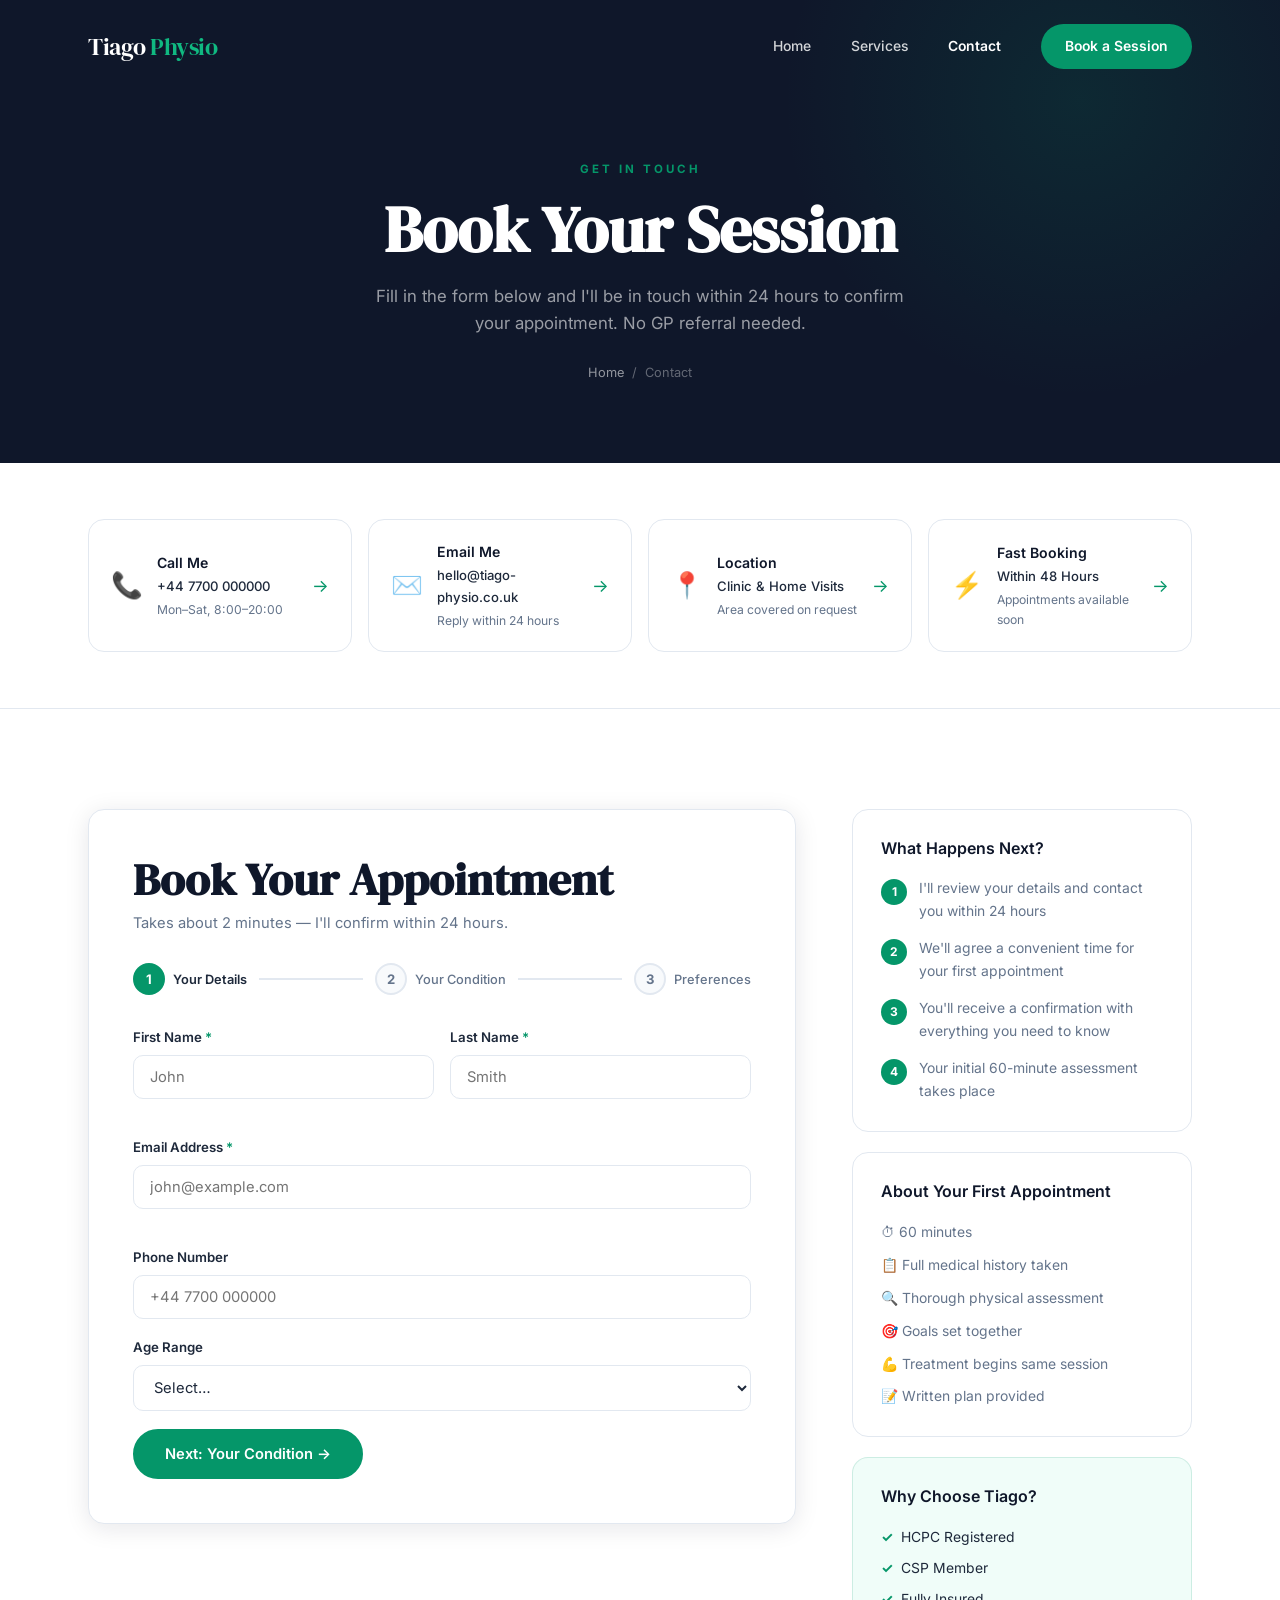
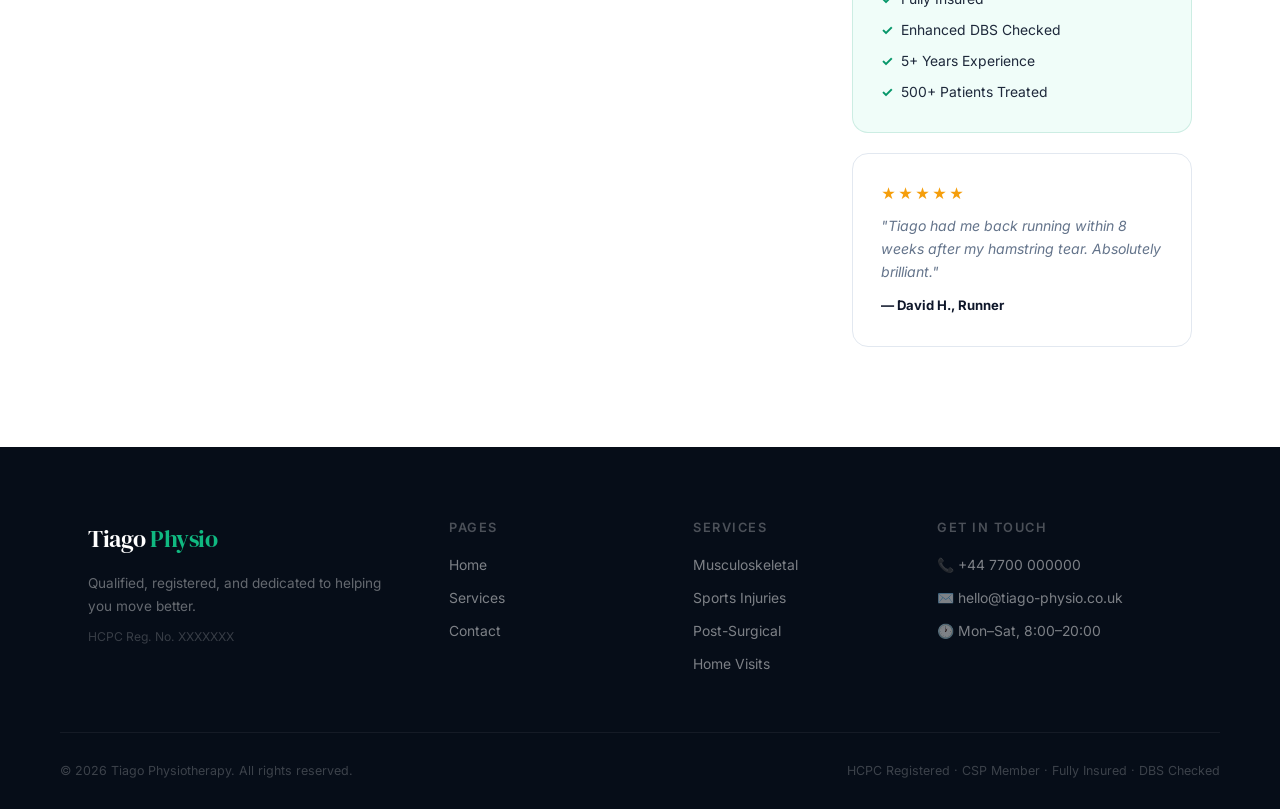
==== contact.html @ 750aeb1d "Initial commit — Tiago Physio redesign" ====
<!DOCTYPE html>
<html lang="en-GB">
<head>
  <meta charset="UTF-8" />
  <meta name="viewport" content="width=device-width, initial-scale=1.0" />
  <title>Tiago | Contact &amp; Booking</title>
  <meta name="description" content="Book a physiotherapy appointment or get in touch. Flexible clinic and home visit appointments available." />
  <link rel="stylesheet" href="shared.css" />
  <link rel="preconnect" href="https://fonts.googleapis.com" />
  <link href="https://fonts.googleapis.com/css2?family=Inter:wght@300;400;500;600;700&family=DM+Serif+Display&display=swap" rel="stylesheet" />
</head>
<body>

  <header class="nav-header" id="navbar">
    <div class="container nav-inner">
      <a href="index.html" class="logo">Tiago <span>Physio</span></a>
      <nav class="nav-links" id="navLinks">
        <a href="index.html">Home</a>
        <a href="services.html">Services</a>
        <a href="contact.html" class="active">Contact</a>
        <a href="contact.html" class="nav-cta">Book a Session</a>
      </nav>
      <button class="hamburger" id="hamburger" aria-label="Toggle menu">
        <span></span><span></span><span></span>
      </button>
    </div>
  </header>

  <section class="page-hero contact-hero">
    <div class="container">
      <p class="section-tag animate-in">Get in Touch</p>
      <h1 class="animate-in delay-1">Book Your Session</h1>
      <p class="page-hero-sub animate-in delay-2">Fill in the form below and I'll be in touch within 24 hours to confirm your appointment. No GP referral needed.</p>
      <div class="page-breadcrumb animate-in delay-3">
        <a href="index.html">Home</a> <span>/</span> <span>Contact</span>
      </div>
    </div>
  </section>

  <section class="quick-contact">
    <div class="container qc-grid">
      <a href="tel:+447700000000" class="qc-card reveal">
        <div class="qc-icon">📞</div>
        <div class="qc-text">
          <strong>Call Me</strong>
          <span>+44 7700 000000</span>
          <p>Mon–Sat, 8:00–20:00</p>
        </div>
        <span class="qc-arrow">→</span>
      </a>
      <a href="mailto:hello@tiago-physio.co.uk" class="qc-card reveal">
        <div class="qc-icon">✉️</div>
        <div class="qc-text">
          <strong>Email Me</strong>
          <span>hello@tiago-physio.co.uk</span>
          <p>Reply within 24 hours</p>
        </div>
        <span class="qc-arrow">→</span>
      </a>
      <div class="qc-card reveal">
        <div class="qc-icon">📍</div>
        <div class="qc-text">
          <strong>Location</strong>
          <span>Clinic &amp; Home Visits</span>
          <p>Area covered on request</p>
        </div>
        <span class="qc-arrow">→</span>
      </div>
      <div class="qc-card reveal">
        <div class="qc-icon">⚡</div>
        <div class="qc-text">
          <strong>Fast Booking</strong>
          <span>Within 48 Hours</span>
          <p>Appointments available soon</p>
        </div>
        <span class="qc-arrow">→</span>
      </div>
    </div>
  </section>

  <section class="section contact-main">
    <div class="container contact-grid">

      <div class="form-wrap reveal">
        <div class="form-header">
          <h2>Book Your Appointment</h2>
          <p>Takes about 2 minutes — I'll confirm within 24 hours.</p>
        </div>

        <div class="form-progress">
          <div class="fp-step active" data-step="1">
            <div class="fp-circle">1</div>
            <span>Your Details</span>
          </div>
          <div class="fp-line"></div>
          <div class="fp-step" data-step="2">
            <div class="fp-circle">2</div>
            <span>Your Condition</span>
          </div>
          <div class="fp-line"></div>
          <div class="fp-step" data-step="3">
            <div class="fp-circle">3</div>
            <span>Preferences</span>
          </div>
        </div>

        <form id="bookingForm" novalidate>

          <div class="form-step active" id="step1">
            <div class="form-row">
              <div class="form-group">
                <label for="firstName">First Name <span class="req">*</span></label>
                <input type="text" id="firstName" name="firstName" placeholder="John" autocomplete="given-name" required />
                <span class="field-error" id="err-firstName"></span>
              </div>
              <div class="form-group">
                <label for="lastName">Last Name <span class="req">*</span></label>
                <input type="text" id="lastName" name="lastName" placeholder="Smith" autocomplete="family-name" required />
                <span class="field-error" id="err-lastName"></span>
              </div>
            </div>
            <div class="form-group">
              <label for="email">Email Address <span class="req">*</span></label>
              <input type="email" id="email" name="email" placeholder="john@example.com" autocomplete="email" required />
              <span class="field-error" id="err-email"></span>
            </div>
            <div class="form-group">
              <label for="phone">Phone Number</label>
              <input type="tel" id="phone" name="phone" placeholder="+44 7700 000000" autocomplete="tel" />
            </div>
            <div class="form-group">
              <label for="age">Age Range</label>
              <select id="age" name="age">
                <option value="">Select…</option>
                <option>Under 18</option>
                <option>18–30</option>
                <option>31–45</option>
                <option>46–60</option>
                <option>61–75</option>
                <option>76+</option>
              </select>
            </div>
            <div class="step-btns">
              <button type="button" class="btn btn-primary" id="toStep2">Next: Your Condition →</button>
            </div>
          </div>

          <div class="form-step" id="step2">
            <div class="form-group">
              <label for="service">Service Interested In <span class="req">*</span></label>
              <select id="service" name="service" required>
                <option value="">Select a service…</option>
                <option>Musculoskeletal Physiotherapy</option>
                <option>Sports Injury Rehabilitation</option>
                <option>Post-Surgical Rehabilitation</option>
                <option>Manual Therapy</option>
                <option>Movement Assessment</option>
                <option>Home Visit Physiotherapy</option>
                <option>Not sure — need advice</option>
              </select>
              <span class="field-error" id="err-service"></span>
            </div>
            <div class="form-group">
              <label>Area of the Body</label>
              <div class="body-pills" id="bodyPills">
                <button type="button" class="bpill" data-area="Neck / Upper back">Neck / Upper back</button>
                <button type="button" class="bpill" data-area="Shoulder">Shoulder</button>
                <button type="button" class="bpill" data-area="Elbow / Wrist">Elbow / Wrist</button>
                <button type="button" class="bpill" data-area="Lower back">Lower back</button>
                <button type="button" class="bpill" data-area="Hip">Hip</button>
                <button type="button" class="bpill" data-area="Knee">Knee</button>
                <button type="button" class="bpill" data-area="Ankle / Foot">Ankle / Foot</button>
                <button type="button" class="bpill" data-area="Multiple areas">Multiple areas</button>
                <button type="button" class="bpill" data-area="Not sure">Not sure</button>
              </div>
              <input type="hidden" id="bodyArea" name="bodyArea" />
            </div>
            <div class="form-group">
              <label for="duration">How long have you had this issue?</label>
              <select id="duration" name="duration">
                <option value="">Select…</option>
                <option>Less than 1 week</option>
                <option>1–4 weeks</option>
                <option>1–3 months</option>
                <option>3–6 months</option>
                <option>More than 6 months</option>
              </select>
            </div>
            <div class="form-group">
              <label for="painScale">Current pain level (0 = none, 10 = severe)</label>
              <div class="pain-slider-wrap">
                <input type="range" id="painScale" name="painScale" min="0" max="10" value="5" class="pain-slider" />
                <div class="pain-labels">
                  <span>0</span>
                  <span class="pain-val" id="painVal">5</span>
                  <span>10</span>
                </div>
                <div class="pain-desc" id="painDesc">Moderate pain</div>
              </div>
            </div>
            <div class="form-group">
              <label for="message">Describe your issue <span class="req">*</span></label>
              <textarea id="message" name="message" rows="4" placeholder="Tell me what's been happening, when it started, what makes it better or worse…" required></textarea>
              <span class="field-error" id="err-message"></span>
            </div>
            <div class="step-btns two">
              <button type="button" class="btn btn-ghost" id="backStep1">← Back</button>
              <button type="button" class="btn btn-primary" id="toStep3">Next: Preferences →</button>
            </div>
          </div>

          <div class="form-step" id="step3">
            <div class="form-group">
              <label>Appointment Type</label>
              <div class="choice-cards" id="apptType">
                <label class="choice-card">
                  <input type="radio" name="apptType" value="clinic" checked />
                  <div class="cc-inner">
                    <span class="cc-icon">🏥</span>
                    <strong>Clinic Visit</strong>
                    <p>Come to the clinic</p>
                  </div>
                </label>
                <label class="choice-card">
                  <input type="radio" name="apptType" value="home" />
                  <div class="cc-inner">
                    <span class="cc-icon">🏠</span>
                    <strong>Home Visit</strong>
                    <p>I come to you</p>
                  </div>
                </label>
              </div>
            </div>
            <div class="form-group">
              <label>Preferred Day(s)</label>
              <div class="day-pills" id="dayPills">
                <button type="button" class="dpill" data-day="Mon">Mon</button>
                <button type="button" class="dpill" data-day="Tue">Tue</button>
                <button type="button" class="dpill" data-day="Wed">Wed</button>
                <button type="button" class="dpill" data-day="Thu">Thu</button>
                <button type="button" class="dpill" data-day="Fri">Fri</button>
                <button type="button" class="dpill" data-day="Sat">Sat</button>
              </div>
            </div>
            <div class="form-group">
              <label>Preferred Time</label>
              <div class="choice-cards small" id="timePrefs">
                <label class="choice-card">
                  <input type="radio" name="timePrefs" value="morning" />
                  <div class="cc-inner">
                    <span class="cc-icon">🌅</span>
                    <strong>Morning</strong>
                    <p>8:00–12:00</p>
                  </div>
                </label>
                <label class="choice-card">
                  <input type="radio" name="timePrefs" value="afternoon" />
                  <div class="cc-inner">
                    <span class="cc-icon">☀️</span>
                    <strong>Afternoon</strong>
                    <p>12:00–17:00</p>
                  </div>
                </label>
                <label class="choice-card">
                  <input type="radio" name="timePrefs" value="evening" />
                  <div class="cc-inner">
                    <span class="cc-icon">🌙</span>
                    <strong>Evening</strong>
                    <p>17:00–20:00</p>
                  </div>
                </label>
              </div>
            </div>
            <div class="form-group">
              <label for="howHeard">How did you hear about me?</label>
              <select id="howHeard" name="howHeard">
                <option value="">Select…</option>
                <option>Google search</option>
                <option>Friend / family referral</option>
                <option>GP referral</option>
                <option>Social media</option>
                <option>Other</option>
              </select>
            </div>
            <div class="form-group">
              <label class="checkbox-label">
                <input type="checkbox" id="consent" name="consent" required />
                <span>I consent to my details being used to process this booking enquiry. <span class="req">*</span></span>
              </label>
              <span class="field-error" id="err-consent"></span>
            </div>
            <div class="step-btns two">
              <button type="button" class="btn btn-ghost" id="backStep2">← Back</button>
              <button type="submit" class="btn btn-primary" id="submitBtn">
                <span class="submit-text">Send Booking Request</span>
                <span class="submit-spinner" style="display:none;">Sending…</span>
              </button>
            </div>
          </div>

        </form>

        <div class="form-success" id="formSuccess" style="display:none;">
          <div class="success-icon">✅</div>
          <h3>Booking Request Sent!</h3>
          <p>Thank you — I'll be in touch within 24 hours to confirm your appointment.</p>
          <div class="success-details" id="successDetails"></div>
          <a href="index.html" class="btn btn-primary" style="margin-top:24px;">← Back to Home</a>
        </div>
      </div>

      <aside class="contact-sidebar">
        <div class="sidebar-block reveal">
          <h3>What Happens Next?</h3>
          <div class="next-steps">
            <div class="ns-item">
              <div class="ns-num">1</div>
              <p>I'll review your details and contact you within 24 hours</p>
            </div>
            <div class="ns-item">
              <div class="ns-num">2</div>
              <p>We'll agree a convenient time for your first appointment</p>
            </div>
            <div class="ns-item">
              <div class="ns-num">3</div>
              <p>You'll receive a confirmation with everything you need to know</p>
            </div>
            <div class="ns-item">
              <div class="ns-num">4</div>
              <p>Your initial 60-minute assessment takes place</p>
            </div>
          </div>
        </div>
        <div class="sidebar-block reveal">
          <h3>About Your First Appointment</h3>
          <ul class="sidebar-list">
            <li>⏱ 60 minutes</li>
            <li>📋 Full medical history taken</li>
            <li>🔍 Thorough physical assessment</li>
            <li>🎯 Goals set together</li>
            <li>💪 Treatment begins same session</li>
            <li>📝 Written plan provided</li>
          </ul>
        </div>
        <div class="sidebar-block trust-block reveal">
          <h3>Why Choose Tiago?</h3>
          <div class="trust-items">
            <div class="titem"><span>✓</span> HCPC Registered</div>
            <div class="titem"><span>✓</span> CSP Member</div>
            <div class="titem"><span>✓</span> Fully Insured</div>
            <div class="titem"><span>✓</span> Enhanced DBS Checked</div>
            <div class="titem"><span>✓</span> 5+ Years Experience</div>
            <div class="titem"><span>✓</span> 500+ Patients Treated</div>
          </div>
        </div>
        <div class="sidebar-block review-block reveal">
          <div class="mini-review">
            <div class="stars-sm">★★★★★</div>
            <p>"Tiago had me back running within 8 weeks after my hamstring tear. Absolutely brilliant."</p>
            <strong>— David H., Runner</strong>
          </div>
        </div>
      </aside>
    </div>
  </section>

  <footer class="footer">
    <div class="container footer-inner">
      <div class="footer-brand">
        <a href="index.html" class="logo">Tiago <span>Physio</span></a>
        <p>Qualified, registered, and dedicated to helping you move better.</p>
        <p class="footer-reg">HCPC Reg. No. XXXXXXX</p>
      </div>
      <div class="footer-nav">
        <h4>Pages</h4>
        <a href="index.html">Home</a>
        <a href="services.html">Services</a>
        <a href="contact.html">Contact</a>
      </div>
      <div class="footer-nav">
        <h4>Services</h4>
        <a href="services.html">Musculoskeletal</a>
        <a href="services.html">Sports Injuries</a>
        <a href="services.html">Post-Surgical</a>
        <a href="services.html">Home Visits</a>
      </div>
      <div class="footer-contact">
        <h4>Get in Touch</h4>
        <a href="tel:+447700000000">📞 +44 7700 000000</a>
        <a href="mailto:hello@tiago-physio.co.uk">✉️ hello@tiago-physio.co.uk</a>
        <p>🕐 Mon–Sat, 8:00–20:00</p>
      </div>
    </div>
    <div class="container footer-bottom">
      <p>&copy; <span id="year"></span> Tiago Physiotherapy. All rights reserved.</p>
      <p>HCPC Registered · CSP Member · Fully Insured · DBS Checked</p>
    </div>
  </footer>

  <script src="shared.js"></script>
</body>
</html>
---- shared.css ----
/* ============================================================
   SHARED.CSS — complete design system for all pages
   ============================================================ */

*, *::before, *::after { box-sizing: border-box; margin: 0; padding: 0; }

:root {
  --slate:      #0f172a;
  --slate-mid:  #1e293b;
  --green:      #059669;
  --green-lt:   #10b981;
  --green-dk:   #047857;
  --green-bg:   #ecfdf5;
  --green-pale: #f0fdf9;
  --light:      #f8fafc;
  --white:      #ffffff;
  --text:       #1e293b;
  --muted:      #64748b;
  --border:     #e2e8f0;
  --shadow-sm:  0 1px 8px rgba(15,23,42,0.07);
  --shadow:     0 4px 24px rgba(15,23,42,0.10);
  --shadow-lg:  0 16px 56px rgba(15,23,42,0.14);
  --radius:     16px;
  --radius-sm:  10px;
  --trans:      0.22s ease;
}

html { scroll-behavior: smooth; }

body {
  font-family: 'Inter', sans-serif;
  color: var(--text);
  line-height: 1.65;
  font-size: 16px;
  background: var(--white);
  overflow-x: hidden;
}

h1, h2 { font-family: 'DM Serif Display', serif; line-height: 1.15; }
h3, h4 { font-weight: 600; line-height: 1.35; }
h1 { font-size: clamp(2.6rem, 5.5vw, 4rem); }
h2 { font-size: clamp(1.9rem, 3.5vw, 2.8rem); }
h3 { font-size: 1.1rem; }
h4 { font-size: 0.8rem; text-transform: uppercase; letter-spacing: 1.5px; color: var(--muted); }
p  { color: var(--muted); }
a  { text-decoration: none; color: inherit; }
img { max-width: 100%; display: block; }
ul { list-style: none; }

.container { max-width: 1160px; margin: 0 auto; padding: 0 28px; }
.section   { padding: 100px 0; }
.bg-light  { background: var(--light); }
.bg-green  { background: var(--green-pale); }

/* ===== BUTTONS ===== */
.btn {
  display: inline-flex;
  align-items: center;
  gap: 8px;
  padding: 14px 30px;
  border-radius: 50px;
  font-weight: 600;
  font-size: 0.92rem;
  font-family: inherit;
  cursor: pointer;
  transition: all var(--trans);
  border: 2px solid transparent;
  white-space: nowrap;
}
.btn-lg  { padding: 17px 40px; font-size: 1rem; }
.btn-sm  { padding: 10px 22px; font-size: 0.85rem; border-radius: 50px; }
.btn-full { width: 100%; justify-content: center; }

.btn-primary {
  background: var(--green);
  color: var(--white);
  border-color: var(--green);
}
.btn-primary:hover {
  background: var(--green-dk);
  border-color: var(--green-dk);
  transform: translateY(-2px);
  box-shadow: 0 10px 28px rgba(5,150,105,0.35);
}
.btn-outline {
  background: transparent;
  color: var(--white);
  border-color: rgba(255,255,255,0.55);
}
.btn-outline:hover {
  background: rgba(255,255,255,0.12);
  border-color: var(--white);
}
.btn-outline-dark {
  background: transparent;
  color: var(--green);
  border-color: var(--green);
}
.btn-outline-dark:hover {
  background: var(--green);
  color: var(--white);
  transform: translateY(-2px);
}
.btn-ghost {
  background: transparent;
  color: var(--muted);
  border-color: var(--border);
}
.btn-ghost:hover {
  border-color: var(--green);
  color: var(--green);
}

/* ===== SECTION HEADERS ===== */
.section-header { text-align: center; margin-bottom: 64px; }
.section-tag {
  font-size: 0.72rem;
  font-weight: 700;
  letter-spacing: 3px;
  text-transform: uppercase;
  color: var(--green);
  display: block;
  margin-bottom: 14px;
}
.section-sub { max-width: 560px; margin: 16px auto 0; font-size: 1.05rem; }

/* ===== NAVBAR ===== */
.nav-header {
  position: fixed;
  top: 0; left: 0; right: 0;
  z-index: 1000;
  padding: 24px 0;
  transition: all var(--trans);
}
.nav-header.scrolled {
  background: rgba(255,255,255,0.97);
  backdrop-filter: blur(16px);
  -webkit-backdrop-filter: blur(16px);
  padding: 16px 0;
  box-shadow: 0 1px 0 var(--border), var(--shadow-sm);
}
.nav-inner { display: flex; align-items: center; justify-content: space-between; }

.logo {
  font-family: 'DM Serif Display', serif;
  font-size: 1.5rem;
  font-weight: 400;
  color: var(--white);
  transition: color var(--trans);
  letter-spacing: -0.5px;
}
.logo span { color: var(--green-lt); }
.nav-header.scrolled .logo { color: var(--slate); }

.nav-links { display: flex; align-items: center; gap: 40px; }
.nav-links a {
  font-size: 0.87rem;
  font-weight: 500;
  color: rgba(255,255,255,0.82);
  transition: color var(--trans);
}
.nav-links a:hover { color: var(--white); }
.nav-links a.active { color: var(--white); font-weight: 600; }
.nav-header.scrolled .nav-links a { color: var(--muted); }
.nav-header.scrolled .nav-links a:hover { color: var(--green); }
.nav-header.scrolled .nav-links a.active { color: var(--slate); font-weight: 600; }

.nav-cta {
  background: var(--green) !important;
  color: var(--white) !important;
  padding: 11px 24px !important;
  border-radius: 50px !important;
  font-weight: 600 !important;
  font-size: 0.87rem !important;
}
.nav-cta:hover { background: var(--green-dk) !important; transform: translateY(-1px); box-shadow: 0 6px 20px rgba(5,150,105,0.3); }

.hamburger {
  display: none;
  flex-direction: column;
  gap: 5px;
  background: none;
  border: none;
  cursor: pointer;
  padding: 4px;
  z-index: 1100;
}
.hamburger span {
  display: block; width: 24px; height: 2px;
  background: var(--white);
  border-radius: 2px;
  transition: all var(--trans);
}
.nav-header.scrolled .hamburger span { background: var(--slate); }
.hamburger.open span:nth-child(1) { transform: rotate(45deg) translate(5px, 5px); }
.hamburger.open span:nth-child(2) { opacity: 0; }
.hamburger.open span:nth-child(3) { transform: rotate(-45deg) translate(5px, -5px); }

/* ===== HERO ===== */
.hero {
  position: relative;
  min-height: 100vh;
  display: flex;
  align-items: center;
  background: var(--slate);
  overflow: hidden;
}
.hero-glow {
  position: absolute;
  width: 700px; height: 700px;
  border-radius: 50%;
  background: radial-gradient(circle, rgba(5,150,105,0.18) 0%, transparent 70%);
  top: -100px; right: -100px;
  pointer-events: none;
}
.hero-glow-2 {
  position: absolute;
  width: 400px; height: 400px;
  border-radius: 50%;
  background: radial-gradient(circle, rgba(16,185,129,0.1) 0%, transparent 70%);
  bottom: 0; left: 20%;
  pointer-events: none;
}
.hero-grid-bg {
  position: absolute; inset: 0;
  background-image: linear-gradient(rgba(255,255,255,0.03) 1px, transparent 1px),
                    linear-gradient(90deg, rgba(255,255,255,0.03) 1px, transparent 1px);
  background-size: 56px 56px;
  pointer-events: none;
}
.hero-content {
  position: relative;
  z-index: 2;
  width: 100%;
  display: grid;
  grid-template-columns: 1fr 420px;
  gap: 64px;
  align-items: center;
  padding-top: 80px;
}
.hero-tag {
  display: inline-flex;
  align-items: center;
  gap: 8px;
  font-size: 0.72rem;
  font-weight: 700;
  letter-spacing: 3px;
  text-transform: uppercase;
  color: var(--green-lt);
  background: rgba(16,185,129,0.12);
  padding: 8px 16px;
  border-radius: 50px;
  margin-bottom: 24px;
  border: 1px solid rgba(16,185,129,0.25);
}
.tag-dot {
  width: 6px; height: 6px;
  border-radius: 50%;
  background: var(--green-lt);
  animation: pulse-dot 2s ease-in-out infinite;
}
@keyframes pulse-dot {
  0%, 100% { opacity: 1; }
  50% { opacity: 0.4; }
}
.hero h1 { color: var(--white); margin-bottom: 24px; }
.hero h1 .highlight {
  color: var(--green-lt);
  position: relative;
}
.hero-sub {
  font-size: 1.1rem;
  color: rgba(255,255,255,0.62);
  max-width: 500px;
  margin-bottom: 40px;
  line-height: 1.75;
}
.hero-btns { display: flex; gap: 14px; flex-wrap: wrap; margin-bottom: 40px; }
.hero-trust { display: flex; gap: 10px; flex-wrap: wrap; }
.trust-pill {
  font-size: 0.75rem;
  font-weight: 600;
  color: rgba(255,255,255,0.55);
  background: rgba(255,255,255,0.05);
  border: 1px solid rgba(255,255,255,0.1);
  padding: 6px 14px;
  border-radius: 50px;
}

/* Hero Card */
.hero-card-wrap { position: relative; }
.hero-card {
  background: rgba(255,255,255,0.05);
  border: 1px solid rgba(255,255,255,0.1);
  backdrop-filter: blur(20px);
  border-radius: 24px;
  padding: 32px;
  color: var(--white);
}
.hcard-top {
  display: flex;
  align-items: center;
  gap: 14px;
  margin-bottom: 28px;
}
.hcard-avatar {
  width: 52px; height: 52px;
  border-radius: 50%;
  background: linear-gradient(135deg, var(--green), var(--green-dk));
  display: flex; align-items: center; justify-content: center;
  font-family: 'DM Serif Display', serif;
  font-size: 1.4rem;
  color: var(--white);
  flex-shrink: 0;
}
.hcard-info strong { display: block; font-size: 1rem; font-weight: 600; }
.hcard-info span   { font-size: 0.8rem; color: rgba(255,255,255,0.5); }
.hcard-status {
  margin-left: auto;
  display: flex;
  align-items: center;
  gap: 6px;
  font-size: 0.75rem;
  color: var(--green-lt);
  background: rgba(16,185,129,0.12);
  padding: 5px 12px;
  border-radius: 50px;
  border: 1px solid rgba(16,185,129,0.3);
}
.status-dot {
  width: 6px; height: 6px;
  background: var(--green-lt);
  border-radius: 50%;
  animation: pulse-dot 2s ease-in-out infinite;
}
.hcard-stats {
  display: grid;
  grid-template-columns: repeat(3, 1fr);
  gap: 4px;
  margin-bottom: 24px;
}
.hstat {
  text-align: center;
  padding: 16px 8px;
  background: rgba(255,255,255,0.05);
  border-radius: 12px;
  border: 1px solid rgba(255,255,255,0.07);
}
.hstat-num {
  font-family: 'DM Serif Display', serif;
  font-size: 1.8rem;
  color: var(--white);
  line-height: 1;
}
.hstat span { font-size: 1.2rem; color: var(--green-lt); }
.hstat p    { font-size: 0.72rem; color: rgba(255,255,255,0.45); margin-top: 5px; line-height: 1.3; }
.hcard-btn {
  display: block;
  width: 100%;
  text-align: center;
  padding: 14px;
  background: var(--green);
  color: var(--white);
  border-radius: 50px;
  font-weight: 600;
  font-size: 0.9rem;
  transition: all var(--trans);
}
.hcard-btn:hover { background: var(--green-dk); transform: translateY(-1px); }

.scroll-hint {
  position: absolute;
  bottom: 36px;
  left: 50%;
  transform: translateX(-50%);
  display: flex;
  flex-direction: column;
  align-items: center;
  gap: 8px;
  z-index: 2;
}
.scroll-dot {
  width: 6px; height: 6px;
  background: rgba(255,255,255,0.4);
  border-radius: 50%;
  animation: bounce 1.6s ease-in-out infinite;
}
.scroll-hint span { font-size: 0.7rem; color: rgba(255,255,255,0.35); letter-spacing: 1.5px; text-transform: uppercase; }
@keyframes bounce {
  0%, 100% { transform: translateY(0); }
  50% { transform: translateY(6px); }
}

/* ===== SERVICES PREVIEW / CONDITIONS ===== */
.condition-pills {
  display: flex;
  flex-wrap: wrap;
  gap: 10px;
  justify-content: center;
  margin-bottom: 36px;
}
.cpill {
  padding: 10px 22px;
  border-radius: 50px;
  border: 2px solid var(--border);
  background: var(--white);
  font-size: 0.88rem;
  font-weight: 500;
  color: var(--muted);
  cursor: pointer;
  transition: all var(--trans);
}
.cpill:hover, .cpill.active {
  border-color: var(--green);
  background: var(--green);
  color: var(--white);
}
.condition-panel { min-height: 200px; margin-bottom: 48px; }
.cpanel { display: none; }
.cpanel.active { display: flex; gap: 28px; align-items: flex-start; background: var(--green-pale); border-radius: var(--radius); padding: 40px; border: 1px solid rgba(5,150,105,0.1); }
.cpanel-icon { font-size: 2.8rem; flex-shrink: 0; margin-top: 4px; }
.cpanel-text h3 { color: var(--slate); margin-bottom: 10px; font-size: 1.2rem; }
.cpanel-text p  { margin-bottom: 20px; }
.services-cta-bar {
  text-align: center;
  display: flex;
  align-items: center;
  justify-content: center;
  gap: 20px;
  flex-wrap: wrap;
}
.services-cta-bar p { color: var(--muted); font-size: 0.95rem; }

/* ===== ABOUT ===== */
.about-grid {
  display: grid;
  grid-template-columns: 1fr 1.5fr;
  gap: 80px;
  align-items: center;
}
.about-img-wrap { position: relative; }
.about-img-placeholder {
  width: 100%;
  aspect-ratio: 4/5;
  max-width: 400px;
  background: linear-gradient(155deg, var(--slate) 0%, #1a3a5c 50%, #0d4a3a 100%);
  border-radius: 24px;
  display: flex;
  flex-direction: column;
  align-items: center;
  justify-content: center;
  gap: 12px;
  box-shadow: var(--shadow-lg);
  overflow: hidden;
  position: relative;
}
.about-img-placeholder::before {
  content: '';
  position: absolute;
  inset: 0;
  background: radial-gradient(circle at 70% 30%, rgba(5,150,105,0.25), transparent 60%);
}
.initials-big {
  font-family: 'DM Serif Display', serif;
  font-size: 9rem;
  color: rgba(255,255,255,0.08);
  line-height: 1;
  position: relative;
  z-index: 1;
}
.img-caption {
  font-size: 0.78rem;
  color: rgba(255,255,255,0.3);
  letter-spacing: 1px;
  position: relative;
  z-index: 1;
}
.about-badge {
  position: absolute;
  bottom: -20px; right: -20px;
  background: var(--white);
  border-radius: var(--radius-sm);
  padding: 16px 20px;
  box-shadow: var(--shadow);
  display: flex;
  align-items: center;
  gap: 12px;
  border: 1px solid var(--border);
}
.badge-icon { font-size: 1.6rem; }
.about-badge strong { display: block; font-size: 0.88rem; color: var(--slate); }
.about-badge span   { font-size: 0.75rem; color: var(--muted); }
.about-text h2 { color: var(--slate); margin-bottom: 20px; }
.about-text p  { margin-bottom: 18px; }
.about-features { display: grid; grid-template-columns: 1fr 1fr; gap: 12px; margin: 24px 0 32px; }
.af-item {
  display: flex;
  align-items: center;
  gap: 10px;
  background: var(--green-pale);
  border-radius: var(--radius-sm);
  padding: 12px 16px;
  font-size: 0.85rem;
  font-weight: 500;
  color: var(--text);
  border: 1px solid rgba(5,150,105,0.12);
}
.af-icon { font-size: 1.1rem; flex-shrink: 0; }

/* ===== PROCESS ===== */
.process-steps {
  display: grid;
  grid-template-columns: repeat(4, 1fr);
  gap: 8px;
  position: relative;
}
.process-steps::before {
  content: '';
  position: absolute;
  top: 32px; left: 0; right: 0;
  height: 2px;
  background: linear-gradient(90deg, var(--green) 0%, rgba(5,150,105,0.15) 100%);
  z-index: 0;
}
.pstep {
  position: relative;
  z-index: 1;
  padding: 0 16px;
  text-align: center;
}
.pstep-num {
  width: 64px; height: 64px;
  border-radius: 50%;
  background: var(--green);
  color: var(--white);
  font-family: 'DM Serif Display', serif;
  font-size: 1.5rem;
  display: flex;
  align-items: center;
  justify-content: center;
  margin: 0 auto 24px;
  box-shadow: 0 0 0 6px var(--green-bg), 0 0 0 7px rgba(5,150,105,0.15);
}
.pstep-body h3 { color: var(--slate); margin-bottom: 8px; }

/* ===== TESTIMONIALS ===== */
.testimonial-slider { position: relative; min-height: 180px; }
.tslide { display: none; }
.tslide.active { display: block; }
.tcard {
  background: var(--white);
  border-radius: var(--radius);
  padding: 40px;
  box-shadow: var(--shadow);
  border: 1px solid var(--border);
  max-width: 800px;
  margin: 0 auto;
}
.stars { color: #f59e0b; font-size: 1.1rem; margin-bottom: 18px; letter-spacing: 3px; }
.tquote {
  font-size: 1.1rem;
  color: var(--slate) !important;
  font-style: italic;
  line-height: 1.75;
  margin-bottom: 28px;
}
.tauthor { display: flex; align-items: center; gap: 14px; }
.tavatar {
  width: 44px; height: 44px;
  border-radius: 50%;
  background: linear-gradient(135deg, var(--green), var(--green-dk));
  color: var(--white);
  font-weight: 700;
  font-size: 1rem;
  display: flex; align-items: center; justify-content: center;
  flex-shrink: 0;
}
.tauthor strong { display: block; color: var(--slate); font-size: 0.9rem; }
.tauthor span   { color: var(--muted); font-size: 0.8rem; }
.tslider-controls { display: flex; align-items: center; justify-content: center; gap: 20px; margin-top: 32px; }
.tprev, .tnext {
  width: 42px; height: 42px;
  border-radius: 50%;
  border: 2px solid var(--border);
  background: var(--white);
  font-size: 1.1rem;
  cursor: pointer;
  display: flex; align-items: center; justify-content: center;
  transition: all var(--trans);
  color: var(--muted);
}
.tprev:hover, .tnext:hover { border-color: var(--green); color: var(--green); }
.tdots { display: flex; gap: 8px; align-items: center; }
.tdot {
  width: 8px; height: 8px;
  border-radius: 50%;
  background: var(--border);
  border: none;
  cursor: pointer;
  transition: all var(--trans);
  padding: 0;
}
.tdot.active { background: var(--green); transform: scale(1.3); }

/* ===== CTA SECTION ===== */
.cta-section {
  background: var(--slate);
  position: relative;
  overflow: hidden;
}
.cta-section::before {
  content: '';
  position: absolute;
  width: 500px; height: 500px;
  border-radius: 50%;
  background: radial-gradient(circle, rgba(5,150,105,0.15), transparent 70%);
  right: -100px; top: -100px;
  pointer-events: none;
}
.cta-inner {
  display: flex;
  align-items: center;
  justify-content: space-between;
  gap: 40px;
  flex-wrap: wrap;
  position: relative;
  z-index: 1;
}
.cta-text h2 { color: var(--white); margin-bottom: 8px; }
.cta-text p  { color: rgba(255,255,255,0.55); }
.cta-btns    { display: flex; gap: 14px; flex-wrap: wrap; }

/* ===== FOOTER ===== */
.footer { background: #060d18; padding: 72px 0 0; }
.footer-inner {
  display: grid;
  grid-template-columns: 1.6fr 1fr 1fr 1.3fr;
  gap: 48px;
  padding-bottom: 56px;
  border-bottom: 1px solid rgba(255,255,255,0.06);
}
.footer-brand .logo { margin-bottom: 14px; color: var(--white); display: block; }
.footer-brand p     { color: rgba(255,255,255,0.38); font-size: 0.85rem; line-height: 1.65; }
.footer-reg         { margin-top: 10px; color: rgba(255,255,255,0.2) !important; font-size: 0.76rem !important; }
.footer-nav         { display: flex; flex-direction: column; gap: 10px; }
.footer-nav h4      { color: rgba(255,255,255,0.28); margin-bottom: 8px; }
.footer-nav a       { color: rgba(255,255,255,0.48); font-size: 0.87rem; transition: color var(--trans); }
.footer-nav a:hover { color: var(--green-lt); }
.footer-contact     { display: flex; flex-direction: column; gap: 10px; }
.footer-contact h4  { color: rgba(255,255,255,0.28); margin-bottom: 8px; }
.footer-contact a,
.footer-contact p   { color: rgba(255,255,255,0.48); font-size: 0.87rem; transition: color var(--trans); }
.footer-contact a:hover { color: var(--green-lt); }
.footer-bottom {
  display: flex;
  justify-content: space-between;
  align-items: center;
  padding: 28px 0;
  flex-wrap: wrap;
  gap: 8px;
}
.footer-bottom p { color: rgba(255,255,255,0.22); font-size: 0.78rem; }

/* ===== FLOATING ACTION BUTTON ===== */
.fab {
  position: fixed;
  bottom: 32px; right: 32px;
  background: var(--green);
  color: var(--white);
  border-radius: 50px;
  display: flex;
  align-items: center;
  gap: 10px;
  padding: 15px 24px;
  box-shadow: 0 8px 32px rgba(5,150,105,0.45);
  font-weight: 600;
  font-size: 0.88rem;
  z-index: 900;
  transition: all var(--trans);
  animation: fabPulse 3s ease-in-out infinite;
}
.fab:hover {
  background: var(--green-dk);
  transform: translateY(-3px);
  box-shadow: 0 14px 40px rgba(5,150,105,0.55);
  animation: none;
}
.fab-icon { font-size: 1rem; }
@keyframes fabPulse {
  0%, 100% { box-shadow: 0 8px 32px rgba(5,150,105,0.45); }
  50%       { box-shadow: 0 8px 48px rgba(5,150,105,0.7); }
}

/* ===== PAGE HERO (services + contact) ===== */
.page-hero {
  background: var(--slate);
  padding: 160px 0 80px;
  text-align: center;
  position: relative;
  overflow: hidden;
}
.page-hero::before {
  content: '';
  position: absolute;
  width: 600px; height: 600px;
  border-radius: 50%;
  background: radial-gradient(circle, rgba(5,150,105,0.14), transparent 70%);
  top: -200px; right: -100px;
  pointer-events: none;
}
.page-hero h1       { color: var(--white); margin-bottom: 16px; }
.page-hero-sub      { color: rgba(255,255,255,0.58); max-width: 560px; margin: 0 auto 24px; font-size: 1.05rem; }
.page-breadcrumb    { display: flex; justify-content: center; align-items: center; gap: 8px; font-size: 0.8rem; color: rgba(255,255,255,0.35); }
.page-breadcrumb a  { color: rgba(255,255,255,0.55); transition: color var(--trans); }
.page-breadcrumb a:hover { color: var(--green-lt); }

/* ===== REVEAL ANIMATIONS ===== */
.reveal {
  opacity: 0;
  transform: translateY(28px);
  transition: opacity 0.6s ease, transform 0.6s ease;
}
.reveal.visible { opacity: 1; transform: translateY(0); }
.animate-in {
  opacity: 0;
  transform: translateY(18px);
  animation: fadeUp 0.65s ease forwards;
}
.delay-1 { animation-delay: 0.12s; }
.delay-2 { animation-delay: 0.24s; }
.delay-3 { animation-delay: 0.36s; }
.delay-4 { animation-delay: 0.50s; }
.delay-5 { animation-delay: 0.64s; }
@keyframes fadeUp {
  to { opacity: 1; transform: translateY(0); }
}

/* ===== SERVICES PAGE ===== */
.stab-nav {
  display: flex;
  gap: 8px;
  flex-wrap: wrap;
  justify-content: center;
  margin-bottom: 48px;
  background: var(--light);
  padding: 8px;
  border-radius: 50px;
  width: fit-content;
  margin-left: auto;
  margin-right: auto;
}
.stab-btn {
  padding: 10px 24px;
  border-radius: 50px;
  border: none;
  background: transparent;
  font-size: 0.87rem;
  font-weight: 500;
  color: var(--muted);
  cursor: pointer;
  transition: all var(--trans);
  font-family: inherit;
}
.stab-btn:hover  { color: var(--text); }
.stab-btn.active { background: var(--white); color: var(--green); font-weight: 600; box-shadow: var(--shadow-sm); }

.stab-panel { display: none; }
.stab-panel.active { display: block; }
.spanel-grid {
  display: grid;
  grid-template-columns: 1fr 380px;
  gap: 56px;
  align-items: start;
}
.spanel-tag {
  display: inline-block;
  font-size: 0.72rem;
  font-weight: 700;
  letter-spacing: 2px;
  text-transform: uppercase;
  color: var(--green);
  background: var(--green-pale);
  border: 1px solid rgba(5,150,105,0.15);
  padding: 5px 14px;
  border-radius: 50px;
  margin-bottom: 16px;
}
.spanel-info h2 { color: var(--slate); margin-bottom: 14px; }
.spanel-intro   { font-size: 1.05rem; margin-bottom: 28px; }
.spanel-details { display: flex; flex-direction: column; gap: 28px; margin-bottom: 32px; }
.sdetail-block h4 { margin-bottom: 10px; }
.slist { display: flex; flex-direction: column; gap: 6px; }
.slist li {
  font-size: 0.9rem;
  color: var(--muted);
  padding: 7px 0;
  border-bottom: 1px solid var(--border);
  display: flex; align-items: center; gap: 8px;
}
.slist li::before { content: '→'; color: var(--green); font-size: 0.8rem; }
.expect-steps { display: flex; flex-direction: column; gap: 10px; }
.expect-step {
  display: flex; align-items: flex-start; gap: 12px;
  background: var(--green-pale);
  border-radius: var(--radius-sm);
  padding: 12px 16px;
  border: 1px solid rgba(5,150,105,0.1);
}
.expect-step span {
  width: 26px; height: 26px;
  border-radius: 50%;
  background: var(--green);
  color: var(--white);
  font-size: 0.78rem;
  font-weight: 700;
  display: flex; align-items: center; justify-content: center;
  flex-shrink: 0;
}
.expect-step p { margin: 0; font-size: 0.88rem; color: var(--text); padding-top: 2px; }

.svisual-card {
  background: var(--white);
  border-radius: var(--radius);
  padding: 32px;
  box-shadow: var(--shadow);
  border: 1px solid var(--border);
  position: sticky;
  top: 100px;
}
.svc-icon-large { font-size: 3.5rem; margin-bottom: 20px; }
.svc-stats { display: grid; grid-template-columns: repeat(3, 1fr); gap: 8px; margin-bottom: 24px; }
.svstat {
  text-align: center;
  padding: 14px 8px;
  background: var(--light);
  border-radius: 10px;
}
.svstat strong { display: block; font-size: 1.1rem; color: var(--slate); font-weight: 700; }
.svstat span   { font-size: 0.72rem; color: var(--muted); }
.svc-includes  { margin-bottom: 24px; }
.svc-includes h4 { margin-bottom: 12px; }
.svc-includes ul { display: flex; flex-direction: column; gap: 8px; }
.svc-includes li { font-size: 0.87rem; color: var(--text); display: flex; align-items: center; gap: 8px; }
.svc-includes li::before { content: '✓'; color: var(--green); font-weight: 700; }

/* ===== FAQ ===== */
.faq-list { max-width: 760px; margin: 0 auto; display: flex; flex-direction: column; gap: 4px; }
.faq-item { border: 1px solid var(--border); border-radius: var(--radius-sm); overflow: hidden; background: var(--white); }
.faq-q {
  width: 100%;
  text-align: left;
  padding: 20px 24px;
  background: none;
  border: none;
  font-family: inherit;
  font-size: 0.95rem;
  font-weight: 600;
  color: var(--text);
  cursor: pointer;
  display: flex;
  justify-content: space-between;
  align-items: center;
  gap: 16px;
  transition: color var(--trans);
}
.faq-q:hover { color: var(--green); }
.faq-arrow { font-size: 1.4rem; font-weight: 300; color: var(--green); flex-shrink: 0; transition: transform var(--trans); }
.faq-item.open .faq-arrow { transform: rotate(45deg); }
.faq-a { display: none; padding: 0 24px 22px; }
.faq-item.open .faq-a { display: block; }
.faq-a p { font-size: 0.92rem; }

/* ===== CONTACT PAGE ===== */
.quick-contact { padding: 56px 0; background: var(--white); border-bottom: 1px solid var(--border); }
.qc-grid { display: grid; grid-template-columns: repeat(4, 1fr); gap: 16px; }
.qc-card {
  display: flex;
  align-items: center;
  gap: 14px;
  padding: 20px 22px;
  border: 1.5px solid var(--border);
  border-radius: var(--radius);
  background: var(--white);
  transition: all var(--trans);
  cursor: pointer;
}
.qc-card:hover { border-color: var(--green); box-shadow: var(--shadow-sm); transform: translateY(-2px); }
.qc-icon { font-size: 1.6rem; flex-shrink: 0; }
.qc-text { flex: 1; min-width: 0; }
.qc-text strong { display: block; font-size: 0.88rem; color: var(--slate); font-weight: 600; }
.qc-text span   { display: block; font-size: 0.82rem; color: var(--text); font-weight: 500; margin: 2px 0; }
.qc-text p      { font-size: 0.76rem; color: var(--muted); margin: 0; }
.qc-arrow       { color: var(--green); font-size: 1.1rem; flex-shrink: 0; }

.contact-grid { display: grid; grid-template-columns: 1fr 340px; gap: 56px; align-items: start; }
.form-wrap {
  background: var(--white);
  border-radius: var(--radius);
  padding: 44px;
  box-shadow: var(--shadow);
  border: 1px solid var(--border);
}
.form-header { margin-bottom: 28px; }
.form-header h2 { color: var(--slate); margin-bottom: 6px; }
.form-header p  { font-size: 0.92rem; }

/* Progress */
.form-progress { display: flex; align-items: center; margin-bottom: 32px; }
.fp-step { display: flex; align-items: center; gap: 8px; }
.fp-circle {
  width: 32px; height: 32px;
  border-radius: 50%;
  background: var(--light);
  border: 2px solid var(--border);
  display: flex; align-items: center; justify-content: center;
  font-size: 0.82rem; font-weight: 700;
  color: var(--muted);
  transition: all var(--trans);
}
.fp-step.active .fp-circle   { background: var(--green); border-color: var(--green); color: var(--white); }
.fp-step.done .fp-circle     { background: var(--green-bg); border-color: var(--green); color: var(--green); }
.fp-step span { font-size: 0.8rem; font-weight: 500; color: var(--muted); }
.fp-step.active span { color: var(--text); font-weight: 600; }
.fp-line { flex: 1; height: 2px; background: var(--border); margin: 0 12px; }

/* Form elements */
.form-step { display: none; }
.form-step.active { display: block; }
.form-row { display: grid; grid-template-columns: 1fr 1fr; gap: 16px; }
.form-group { display: flex; flex-direction: column; margin-bottom: 18px; }
.form-group label { font-size: 0.83rem; font-weight: 600; color: var(--text); margin-bottom: 6px; }
.req { color: var(--green); }
.form-group input,
.form-group select,
.form-group textarea {
  padding: 12px 16px;
  border: 1.5px solid var(--border);
  border-radius: var(--radius-sm);
  font-size: 0.92rem;
  font-family: inherit;
  color: var(--text);
  background: var(--white);
  transition: border-color var(--trans), box-shadow var(--trans);
  outline: none;
}
.form-group input:focus,
.form-group select:focus,
.form-group textarea:focus {
  border-color: var(--green);
  box-shadow: 0 0 0 3px rgba(5,150,105,0.1);
}
.form-group input.error,
.form-group textarea.error,
.form-group select.error { border-color: #ef4444; }
.field-error { font-size: 0.76rem; color: #ef4444; margin-top: 4px; min-height: 16px; }
.form-group textarea { resize: vertical; min-height: 110px; }

.body-pills, .day-pills { display: flex; flex-wrap: wrap; gap: 8px; margin-top: 6px; }
.bpill, .dpill {
  padding: 7px 16px;
  border-radius: 50px;
  border: 1.5px solid var(--border);
  background: var(--white);
  font-size: 0.82rem;
  font-weight: 500;
  color: var(--muted);
  cursor: pointer;
  transition: all var(--trans);
  font-family: inherit;
}
.bpill.active, .dpill.active,
.bpill:hover, .dpill:hover { border-color: var(--green); color: var(--green); background: var(--green-pale); }

.pain-slider-wrap { margin-top: 8px; }
.pain-slider { width: 100%; accent-color: var(--green); cursor: pointer; }
.pain-labels { display: flex; justify-content: space-between; font-size: 0.78rem; color: var(--muted); margin-top: 4px; }
.pain-val { font-weight: 700; color: var(--green); }
.pain-desc { text-align: center; font-size: 0.82rem; color: var(--muted); margin-top: 4px; }

.choice-cards { display: grid; grid-template-columns: repeat(2, 1fr); gap: 10px; margin-top: 8px; }
.choice-cards.small { grid-template-columns: repeat(3, 1fr); }
.choice-card { cursor: pointer; }
.choice-card input { display: none; }
.cc-inner {
  border: 2px solid var(--border);
  border-radius: var(--radius-sm);
  padding: 16px;
  text-align: center;
  transition: all var(--trans);
  background: var(--white);
}
.cc-inner:hover { border-color: var(--green); }
.choice-card input:checked + .cc-inner { border-color: var(--green); background: var(--green-pale); }
.cc-icon { font-size: 1.5rem; display: block; margin-bottom: 6px; }
.cc-inner strong { display: block; font-size: 0.85rem; color: var(--slate); margin-bottom: 2px; }
.cc-inner p { font-size: 0.76rem; color: var(--muted); margin: 0; }

.checkbox-label { display: flex; align-items: flex-start; gap: 10px; cursor: pointer; font-size: 0.85rem; color: var(--muted); }
.checkbox-label input { width: 16px; height: 16px; margin-top: 2px; accent-color: var(--green); flex-shrink: 0; }

.step-btns     { display: flex; gap: 12px; margin-top: 8px; }
.step-btns.two { justify-content: space-between; }

.form-success { text-align: center; padding: 48px 32px; }
.success-icon { font-size: 3rem; margin-bottom: 16px; }
.form-success h3 { color: var(--slate); font-size: 1.4rem; margin-bottom: 10px; }
.form-success p  { font-size: 0.95rem; }
.success-details { margin-top: 20px; background: var(--green-pale); border-radius: var(--radius-sm); padding: 16px; font-size: 0.85rem; text-align: left; }

/* Sidebar */
.contact-sidebar { display: flex; flex-direction: column; gap: 20px; }
.sidebar-block {
  background: var(--white);
  border: 1.5px solid var(--border);
  border-radius: var(--radius);
  padding: 28px;
}
.sidebar-block h3 { color: var(--slate); font-size: 1rem; margin-bottom: 18px; }
.next-steps { display: flex; flex-direction: column; gap: 14px; }
.ns-item { display: flex; align-items: flex-start; gap: 12px; }
.ns-num {
  width: 26px; height: 26px;
  border-radius: 50%;
  background: var(--green);
  color: var(--white);
  font-size: 0.75rem; font-weight: 700;
  display: flex; align-items: center; justify-content: center;
  flex-shrink: 0; margin-top: 2px;
}
.ns-item p { font-size: 0.87rem; color: var(--muted); margin: 0; }
.sidebar-list { display: flex; flex-direction: column; gap: 10px; }
.sidebar-list li { font-size: 0.87rem; color: var(--muted); display: flex; align-items: center; gap: 8px; }
.trust-block  { background: var(--green-pale); border-color: rgba(5,150,105,0.15); }
.trust-items  { display: flex; flex-direction: column; gap: 8px; }
.titem { display: flex; align-items: center; gap: 8px; font-size: 0.87rem; color: var(--text); }
.titem span { color: var(--green); font-weight: 700; }
.mini-review p      { font-size: 0.88rem; font-style: italic; color: var(--muted); margin: 8px 0; }
.mini-review strong { font-size: 0.82rem; color: var(--slate); }
.stars-sm { color: #f59e0b; font-size: 0.9rem; letter-spacing: 2px; }

/* ===== RESPONSIVE ===== */
@media (max-width: 1024px) {
  .hero-content   { grid-template-columns: 1fr; padding-top: 100px; }
  .hero-card-wrap { display: none; }
  .about-grid     { gap: 56px; }
  .footer-inner   { grid-template-columns: 1fr 1fr; }
  .spanel-grid    { grid-template-columns: 1fr; }
  .svisual-card   { position: static; }
  .process-steps  { grid-template-columns: repeat(2, 1fr); }
  .process-steps::before { display: none; }
  .qc-grid        { grid-template-columns: repeat(2, 1fr); }
}

@media (max-width: 768px) {
  .section { padding: 72px 0; }

  .nav-links {
    display: none;
    position: fixed; inset: 0;
    background: var(--slate);
    flex-direction: column;
    justify-content: center;
    align-items: center;
    gap: 36px;
    z-index: 1000;
  }
  .nav-links.open    { display: flex; }
  .nav-links a       { font-size: 1.2rem; color: var(--white) !important; }
  .nav-cta           { padding: 14px 32px !important; font-size: 1rem !important; }
  .hamburger         { display: flex; }

  .about-grid  { grid-template-columns: 1fr; }
  .about-img-placeholder { max-width: 100%; aspect-ratio: 4/3; }
  .about-badge { bottom: -16px; right: 0; }
  .about-features { grid-template-columns: 1fr; }

  .process-steps { grid-template-columns: 1fr; }
  .cta-inner     { flex-direction: column; text-align: center; }
  .cta-btns      { justify-content: center; }

  .footer-inner  { grid-template-columns: 1fr; gap: 28px; }
  .footer-bottom { flex-direction: column; text-align: center; }

  .fab-label  { display: none; }
  .fab        { padding: 16px; border-radius: 50%; }

  .stab-nav   { flex-direction: column; width: 100%; border-radius: var(--radius); }
  .stab-btn   { text-align: left; }

  .contact-grid { grid-template-columns: 1fr; }
  .form-wrap    { padding: 28px 22px; }
  .form-row     { grid-template-columns: 1fr; }
  .choice-cards { grid-template-columns: 1fr; }
  .choice-cards.small { grid-template-columns: repeat(3, 1fr); }

  .qc-grid { grid-template-columns: 1fr; }
  .tcard   { padding: 28px 22px; }
}

@media (max-width: 480px) {
  .btn-lg { padding: 14px 28px; font-size: 0.95rem; }
  .page-hero { padding: 130px 0 60px; }
  .hero-btns { flex-direction: column; align-items: flex-start; }
  .choice-cards.small { grid-template-columns: 1fr; }
}
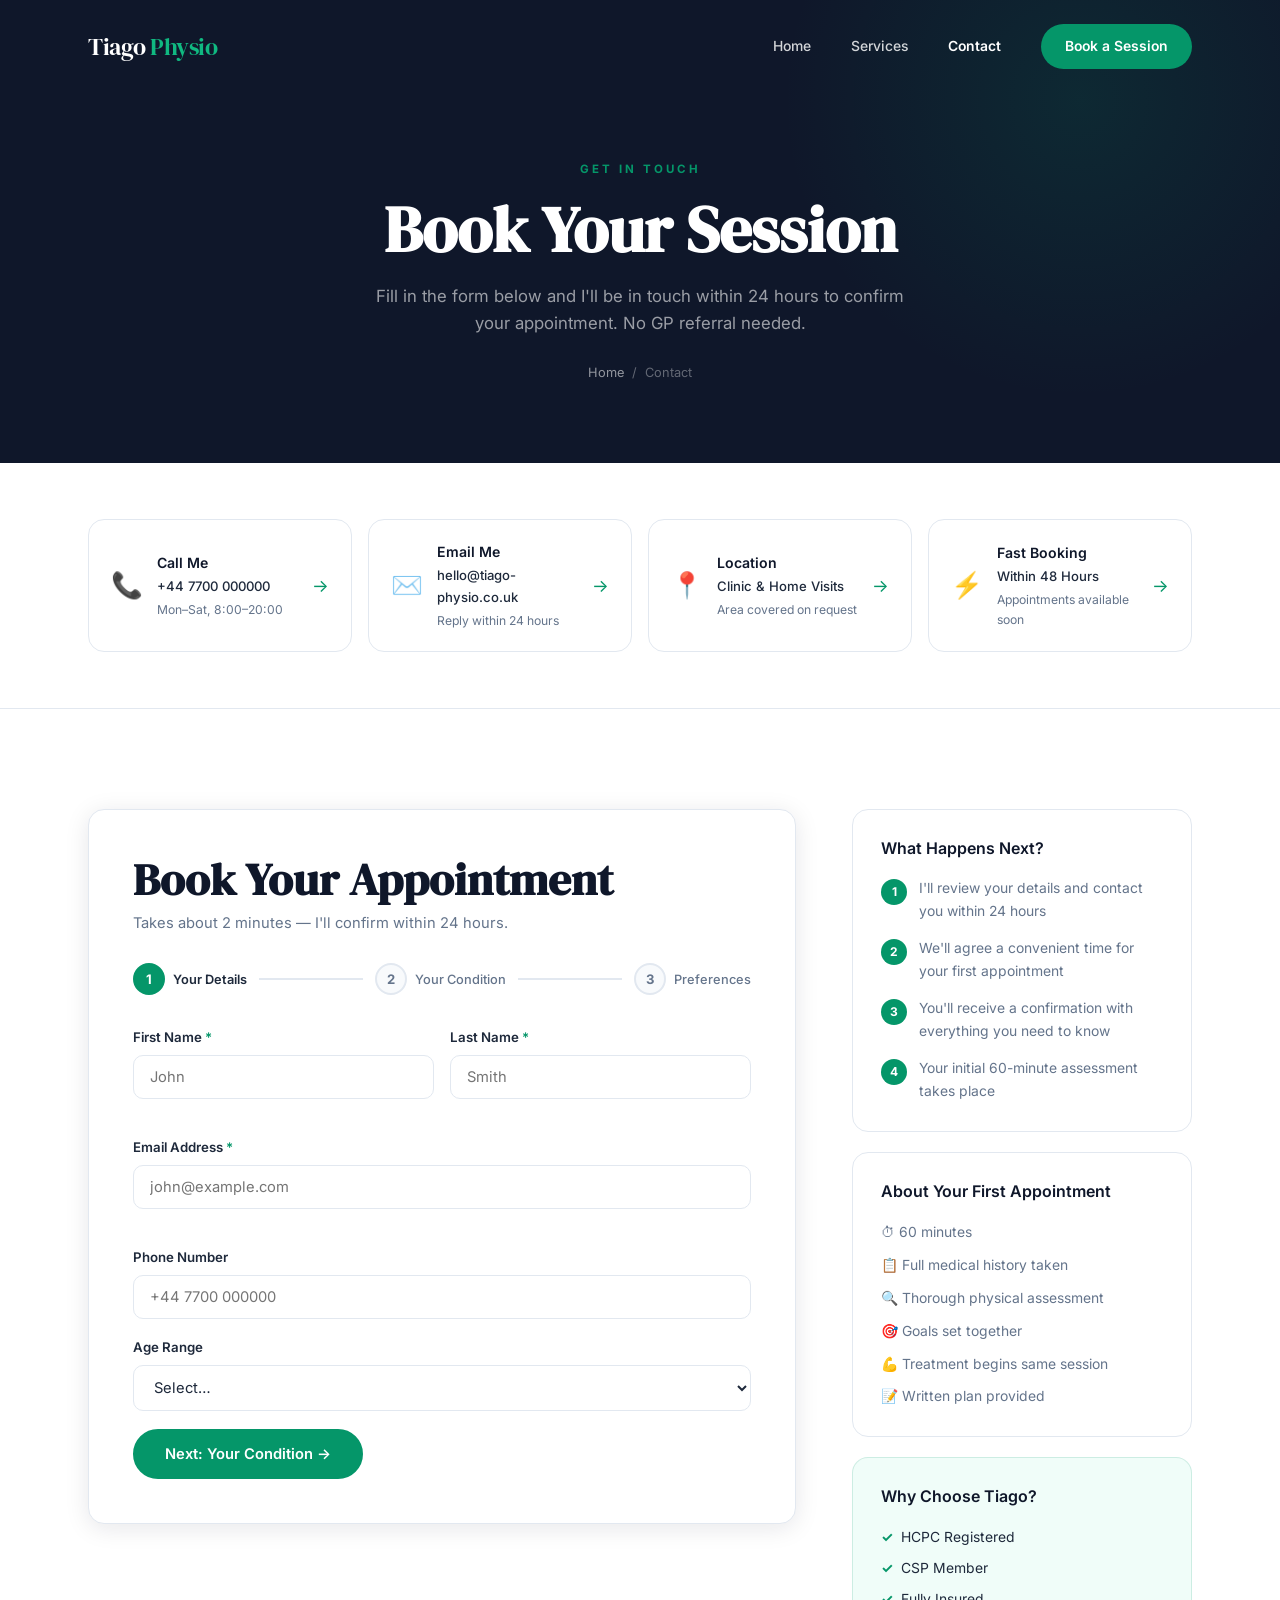
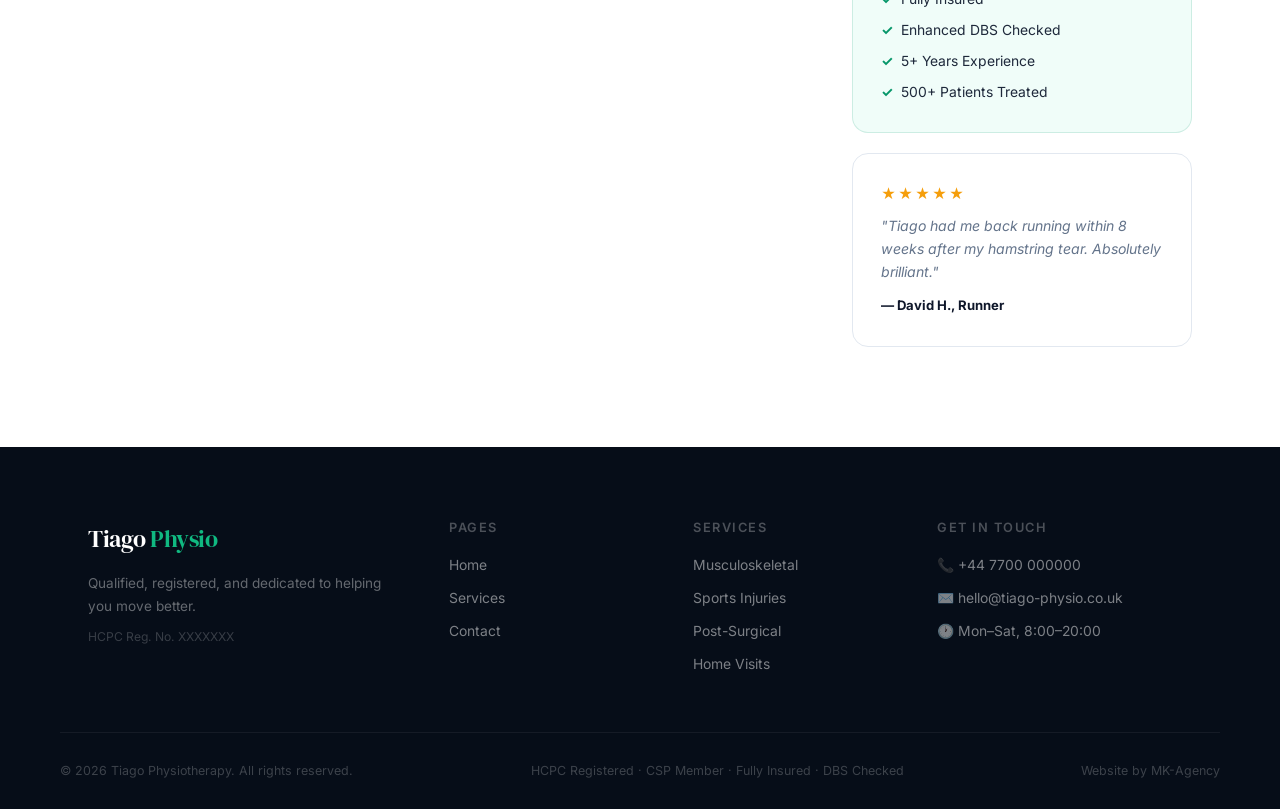
==== commit 10583ca1: "Add MK-Agency footer credit to all pages" ====
--- a/contact.html
+++ b/contact.html
@@ -394,6 +394,7 @@
     <div class="container footer-bottom">
       <p>&copy; <span id="year"></span> Tiago Physiotherapy. All rights reserved.</p>
       <p>HCPC Registered · CSP Member · Fully Insured · DBS Checked</p>
+      <p class="footer-credit">Website by MK-Agency</p>
     </div>
   </footer>
 
